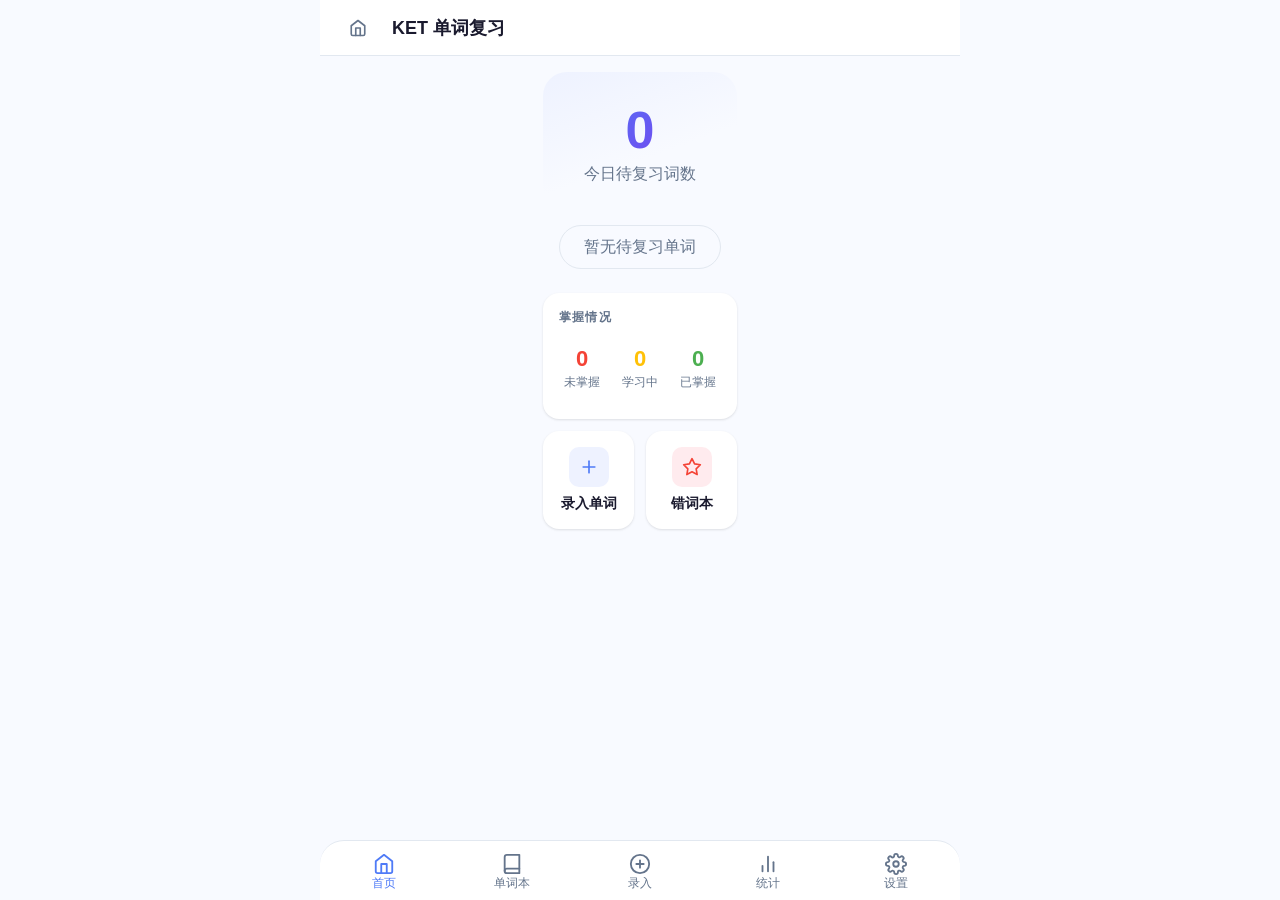
==== vocab-review/index.html @ a95a37df "feat: initial commit — KET English 学习工具 - 根页面导航 (index.html) - 子系统A：单词滚动复习 (vocab-review/) - 子系统B：听力" ====
<!DOCTYPE html>
<html lang="zh-CN">
<head>
  <meta charset="UTF-8" />
  <meta name="viewport" content="width=device-width, initial-scale=1.0, viewport-fit=cover" />
  <meta name="theme-color" content="#4F7BF7" />
  <meta name="apple-mobile-web-app-capable" content="yes" />
  <meta name="apple-mobile-web-app-status-bar-style" content="default" />
  <meta name="apple-mobile-web-app-title" content="KET单词" />
  <meta name="description" content="KET 单词滚动复习系统 — 间隔重复，科学记词" />

  <title>KET 单词复习</title>

  <link rel="manifest" href="manifest.json" />
  <link rel="apple-touch-icon" href="assets/icons/icon-192.png" />

  <!-- 设计令牌（全局变量） -->
  <link rel="stylesheet" href="../shared/design-tokens.css" />
  <!-- 应用样式 -->
  <link rel="stylesheet" href="css/main.css" />
</head>
<body>

  <!-- ==================== 顶部标题栏 ==================== -->
  <header class="app-header" id="appHeader">
    <a href="/" class="btn-icon header-home" aria-label="返回主页">
      <svg width="18" height="18" viewBox="0 0 24 24" fill="none" stroke="currentColor" stroke-width="2.2" stroke-linecap="round" stroke-linejoin="round">
        <path d="M3 9l9-7 9 7v11a2 2 0 0 1-2 2H5a2 2 0 0 1-2-2z"/>
        <polyline points="9 22 9 12 15 12 15 22"/>
      </svg>
    </a>
    <button class="btn-icon header-back hidden" id="btnBack" aria-label="返回">
      <svg width="20" height="20" viewBox="0 0 24 24" fill="none" stroke="currentColor" stroke-width="2.5" stroke-linecap="round" stroke-linejoin="round">
        <polyline points="15 18 9 12 15 6"></polyline>
      </svg>
    </button>
    <h1 class="header-title" id="headerTitle">KET 单词复习</h1>
    <div class="header-actions" id="headerActions"></div>
  </header>

  <!-- ==================== 页面容器 ==================== -->
  <main class="page-container" id="pageContainer">

    <!-- 首页 -->
    <section class="page" id="pageHome" data-page="home">
      <!-- 由 app.js 动态渲染 -->
    </section>

    <!-- 今日任务 / 练习页 -->
    <section class="page hidden" id="pagePractice" data-page="practice">
    </section>

    <!-- 单词本 -->
    <section class="page hidden" id="pageWords" data-page="words">
    </section>

    <!-- 录入单词 -->
    <section class="page hidden" id="pageImport" data-page="import">
    </section>

    <!-- 错词本 -->
    <section class="page hidden" id="pageErrors" data-page="errors">
    </section>

    <!-- 统计 -->
    <section class="page hidden" id="pageStats" data-page="stats">
    </section>

    <!-- 设置 -->
    <section class="page hidden" id="pageSettings" data-page="settings">
    </section>

  </main>

  <!-- ==================== 底部导航 ==================== -->
  <nav class="bottom-nav" id="bottomNav" aria-label="主导航">
    <button class="nav-item active" data-route="/" aria-label="首页">
      <svg class="nav-icon" viewBox="0 0 24 24" fill="none" stroke="currentColor" stroke-width="2" stroke-linecap="round" stroke-linejoin="round">
        <path d="M3 9l9-7 9 7v11a2 2 0 0 1-2 2H5a2 2 0 0 1-2-2z"/>
        <polyline points="9 22 9 12 15 12 15 22"/>
      </svg>
      <span class="nav-label">首页</span>
    </button>
    <button class="nav-item" data-route="/words" aria-label="单词本">
      <svg class="nav-icon" viewBox="0 0 24 24" fill="none" stroke="currentColor" stroke-width="2" stroke-linecap="round" stroke-linejoin="round">
        <path d="M4 19.5A2.5 2.5 0 0 1 6.5 17H20"/>
        <path d="M6.5 2H20v20H6.5A2.5 2.5 0 0 1 4 19.5v-15A2.5 2.5 0 0 1 6.5 2z"/>
      </svg>
      <span class="nav-label">单词本</span>
    </button>
    <button class="nav-item" data-route="/import" aria-label="录入">
      <svg class="nav-icon" viewBox="0 0 24 24" fill="none" stroke="currentColor" stroke-width="2" stroke-linecap="round" stroke-linejoin="round">
        <circle cx="12" cy="12" r="10"/>
        <line x1="12" y1="8" x2="12" y2="16"/>
        <line x1="8" y1="12" x2="16" y2="12"/>
      </svg>
      <span class="nav-label">录入</span>
    </button>
    <button class="nav-item" data-route="/stats" aria-label="统计">
      <svg class="nav-icon" viewBox="0 0 24 24" fill="none" stroke="currentColor" stroke-width="2" stroke-linecap="round" stroke-linejoin="round">
        <line x1="18" y1="20" x2="18" y2="10"/>
        <line x1="12" y1="20" x2="12" y2="4"/>
        <line x1="6" y1="20" x2="6" y2="14"/>
      </svg>
      <span class="nav-label">统计</span>
    </button>
    <button class="nav-item" data-route="/settings" aria-label="设置">
      <svg class="nav-icon" viewBox="0 0 24 24" fill="none" stroke="currentColor" stroke-width="2" stroke-linecap="round" stroke-linejoin="round">
        <circle cx="12" cy="12" r="3"/>
        <path d="M19.4 15a1.65 1.65 0 0 0 .33 1.82l.06.06a2 2 0 0 1-2.83 2.83l-.06-.06a1.65 1.65 0 0 0-1.82-.33 1.65 1.65 0 0 0-1 1.51V21a2 2 0 0 1-4 0v-.09A1.65 1.65 0 0 0 9 19.4a1.65 1.65 0 0 0-1.82.33l-.06.06a2 2 0 0 1-2.83-2.83l.06-.06A1.65 1.65 0 0 0 4.68 15a1.65 1.65 0 0 0-1.51-1H3a2 2 0 0 1 0-4h.09A1.65 1.65 0 0 0 4.6 9a1.65 1.65 0 0 0-.33-1.82l-.06-.06a2 2 0 0 1 2.83-2.83l.06.06A1.65 1.65 0 0 0 9 4.68a1.65 1.65 0 0 0 1-1.51V3a2 2 0 0 1 4 0v.09a1.65 1.65 0 0 0 1 1.51 1.65 1.65 0 0 0 1.82-.33l.06-.06a2 2 0 0 1 2.83 2.83l-.06.06A1.65 1.65 0 0 0 19.4 9a1.65 1.65 0 0 0 1.51 1H21a2 2 0 0 1 0 4h-.09a1.65 1.65 0 0 0-1.51 1z"/>
      </svg>
      <span class="nav-label">设置</span>
    </button>
  </nav>

  <!-- ==================== 全局 Toast 通知 ==================== -->
  <div class="toast-container" id="toastContainer" aria-live="polite"></div>

  <!-- ==================== 全局加载遮罩 ==================== -->
  <div class="loading-overlay hidden" id="loadingOverlay">
    <div class="loading-spinner"></div>
  </div>

  <!-- ==================== SW 更新提示 ==================== -->
  <div class="sw-update-banner hidden" id="swUpdateBanner">
    <span>发现新版本，刷新后生效</span>
    <button class="btn-sm btn-primary" id="btnSwUpdate">立即刷新</button>
    <button class="btn-icon" id="btnSwDismiss" aria-label="稍后">✕</button>
  </div>

  <!-- ==================== 脚本 ==================== -->
  <script type="module" src="js/app.js"></script>

</body>
</html>
---- shared/design-tokens.css ----
/* KET English — 设计令牌 (Design Tokens)
 * 所有颜色、字体、间距、圆角、阴影的精确值
 * 两个子系统共用此文件，禁止在其他文件中硬编码这些值
 */

:root {
  /* 主色 */
  --color-primary:       #4F7BF7;
  --color-primary-dark:  #3A63E0;
  --color-primary-light: #EEF2FF;

  /* 掌握等级状态色 */
  --color-red:           #F44336;
  --color-red-light:     #FFEBEE;
  --color-yellow:        #FFC107;
  --color-yellow-light:  #FFF8E1;
  --color-green:         #4CAF50;
  --color-green-light:   #E8F5E9;

  /* 语义色 */
  --color-success:       #4CAF50;
  --color-error:         #F44336;
  --color-warning:       #FF9800;
  --color-info:          #2196F3;

  /* 文字色 */
  --color-text-primary:  #1A1A2E;
  --color-text-secondary:#64748B;
  --color-text-disabled: #B0BEC5;
  --color-text-inverse:  #FFFFFF;

  /* 背景/表面 */
  --color-bg:            #F8FAFF;
  --color-surface:       #FFFFFF;
  --color-border:        #E2E8F0;
  --color-divider:       #F1F5F9;

  /* 间距（8px 栅格） */
  --space-1:  4px;
  --space-2:  8px;
  --space-3:  12px;
  --space-4:  16px;
  --space-5:  20px;
  --space-6:  24px;
  --space-8:  32px;
  --space-10: 40px;
  --space-12: 48px;
  --space-16: 64px;

  /* 圆角 */
  --radius-sm:   8px;
  --radius-md:   12px;
  --radius-lg:   16px;
  --radius-xl:   24px;
  --radius-full: 9999px;

  /* 字体 */
  --font-family: 'PingFang SC', 'Helvetica Neue', 'Arial', sans-serif;
  --font-size-xs:   12px;
  --font-size-sm:   14px;
  --font-size-base: 16px;
  --font-size-lg:   18px;
  --font-size-xl:   22px;
  --font-size-2xl:  28px;
  --font-size-hero: 52px;  /* 首页大数字 */

  --font-weight-normal: 400;
  --font-weight-medium: 500;
  --font-weight-bold:   700;

  --line-height-tight:  1.25;
  --line-height-normal: 1.5;
  --line-height-loose:  1.75;

  /* 阴影 */
  --shadow-sm: 0 1px 3px rgba(0,0,0,0.08), 0 1px 2px rgba(0,0,0,0.04);
  --shadow-md: 0 4px 12px rgba(0,0,0,0.10), 0 2px 4px rgba(0,0,0,0.05);
  --shadow-lg: 0 8px 24px rgba(0,0,0,0.12), 0 4px 8px rgba(0,0,0,0.06);

  /* 动效 */
  --transition-fast:   150ms ease;
  --transition-base:   250ms ease;
  --transition-slow:   400ms ease;

  /* 布局 */
  --nav-height:         60px;   /* 底部导航高度 */
  --player-height:      80px;   /* 系统B底部播放器高度 */
  --header-height:      56px;   /* 顶部标题栏高度 */
  --touch-target-min:   44px;   /* 最小触摸目标 */
  --content-max-width:  640px;  /* 内容最大宽度（平板适配） */
}

/* 动效降级：用户偏好减少动效时全部关闭 */
@media (prefers-reduced-motion: reduce) {
  *,
  *::before,
  *::after {
    animation-duration: 0.01ms !important;
    animation-iteration-count: 1 !important;
    transition-duration: 0.01ms !important;
  }
}
---- vocab-review/css/main.css ----
/* vocab-review/css/main.css
 * 全局布局 + 组件库
 * 所有具体颜色/间距/字体从 design-tokens.css 引用
 */

/* ========== Reset & Base ========== */
*, *::before, *::after {
  box-sizing: border-box;
  margin: 0;
  padding: 0;
  -webkit-tap-highlight-color: transparent;
}

html {
  font-size: var(--font-size-base);
  font-family: var(--font-family);
  color: var(--color-text-primary);
  background: var(--color-bg);
  -webkit-font-smoothing: antialiased;
  scroll-behavior: smooth;
}

body {
  min-height: 100dvh;
  display: flex;
  flex-direction: column;
  overflow-x: hidden;
}

/* ========== 布局骨架 ========== */
.app-header {
  position: fixed;
  top: 0;
  left: 0;
  right: 0;
  height: var(--header-height);
  background: var(--color-surface);
  border-bottom: 1px solid var(--color-border);
  display: flex;
  align-items: center;
  padding: 0 var(--space-4);
  gap: var(--space-3);
  z-index: 100;
  /* iOS safe area */
  padding-top: env(safe-area-inset-top, 0);
}

.header-title {
  flex: 1;
  font-size: var(--font-size-lg);
  font-weight: var(--font-weight-bold);
  color: var(--color-text-primary);
  white-space: nowrap;
  overflow: hidden;
  text-overflow: ellipsis;
}

.header-actions {
  display: flex;
  gap: var(--space-2);
}

.page-container {
  flex: 1;
  margin-top: var(--header-height);
  margin-bottom: var(--nav-height);
  overflow-y: auto;
  -webkit-overflow-scrolling: touch;
}

.bottom-nav {
  position: fixed;
  bottom: 0;
  left: 0;
  right: 0;
  height: var(--nav-height);
  background: var(--color-surface);
  border-top: 1px solid var(--color-border);
  display: flex;
  align-items: center;
  justify-content: space-around;
  z-index: 100;
  /* iOS safe area */
  padding-bottom: env(safe-area-inset-bottom, 0);
}

.nav-item {
  flex: 1;
  display: flex;
  flex-direction: column;
  align-items: center;
  justify-content: center;
  gap: 2px;
  padding: var(--space-2) 0;
  border: none;
  background: none;
  color: var(--color-text-secondary);
  cursor: pointer;
  transition: color var(--transition-fast);
  min-height: var(--touch-target-min);
}

.nav-item.active {
  color: var(--color-primary);
}

.nav-icon {
  width: 22px;
  height: 22px;
  flex-shrink: 0;
}

.nav-label {
  font-size: var(--font-size-xs);
  font-weight: var(--font-weight-medium);
  line-height: 1;
}

/* ========== 页面切换 ========== */
.page {
  min-height: 100%;
  padding: var(--space-4);
}

.hidden {
  display: none !important;
}

/* ========== 通用卡片 ========== */
.card {
  background: var(--color-surface);
  border-radius: var(--radius-lg);
  padding: var(--space-4);
  box-shadow: var(--shadow-sm);
}

.card-lg {
  padding: var(--space-6);
  border-radius: var(--radius-xl);
}

/* ========== 按钮 ========== */
.btn {
  display: inline-flex;
  align-items: center;
  justify-content: center;
  gap: var(--space-2);
  min-height: var(--touch-target-min);
  padding: 0 var(--space-6);
  border: none;
  border-radius: var(--radius-full);
  font-size: var(--font-size-base);
  font-weight: var(--font-weight-medium);
  font-family: var(--font-family);
  cursor: pointer;
  transition: all var(--transition-fast);
  user-select: none;
  -webkit-user-select: none;
  white-space: nowrap;
}

.btn:active {
  transform: scale(0.97);
}

.btn-primary {
  background: var(--color-primary);
  color: var(--color-text-inverse);
}

.btn-primary:hover {
  background: var(--color-primary-dark);
}

.btn-secondary {
  background: var(--color-primary-light);
  color: var(--color-primary);
}

.btn-secondary:hover {
  background: #dde7fe;
}

.btn-danger {
  background: var(--color-red-light);
  color: var(--color-red);
}

.btn-ghost {
  background: transparent;
  color: var(--color-text-secondary);
  border: 1px solid var(--color-border);
}

.btn-full {
  width: 100%;
}

.btn-sm {
  min-height: 36px;
  padding: 0 var(--space-4);
  font-size: var(--font-size-sm);
}

.btn-icon {
  display: inline-flex;
  align-items: center;
  justify-content: center;
  width: var(--touch-target-min);
  height: var(--touch-target-min);
  border: none;
  background: none;
  border-radius: var(--radius-md);
  cursor: pointer;
  color: var(--color-text-secondary);
  transition: all var(--transition-fast);
  flex-shrink: 0;
}

.header-home {
  text-decoration: none;
}

.btn-icon:hover {
  background: var(--color-divider);
  color: var(--color-text-primary);
}

/* ========== 掌握等级徽章 ========== */
.badge {
  display: inline-flex;
  align-items: center;
  justify-content: center;
  padding: 2px var(--space-2);
  border-radius: var(--radius-full);
  font-size: var(--font-size-xs);
  font-weight: var(--font-weight-bold);
  line-height: 1;
}

.badge-red {
  background: var(--color-red-light);
  color: var(--color-red);
}

.badge-yellow {
  background: var(--color-yellow-light);
  color: #b07d00;
}

.badge-green {
  background: var(--color-green-light);
  color: #2e7d32;
}

/* ========== 首页 Hero 区域 ========== */
.home-hero {
  text-align: center;
  padding: var(--space-8) var(--space-4) var(--space-6);
  background: linear-gradient(160deg, var(--color-primary-light) 0%, var(--color-bg) 60%);
  border-radius: var(--radius-xl);
  margin-bottom: var(--space-4);
}

.hero-number {
  font-size: var(--font-size-hero);
  font-weight: var(--font-weight-bold);
  background: linear-gradient(135deg, var(--color-primary) 0%, #7C3AED 100%);
  -webkit-background-clip: text;
  -webkit-text-fill-color: transparent;
  background-clip: text;
  line-height: 1;
  margin-bottom: var(--space-2);
}

.hero-label {
  font-size: var(--font-size-base);
  color: var(--color-text-secondary);
}

/* ========== 首页快捷入口按钮 ========== */
.quick-action-btn {
  text-align: center;
  cursor: pointer;
  border: none;
  background: var(--color-surface);
  padding: var(--space-4);
  transition: transform var(--transition-fast), box-shadow var(--transition-fast);
}

.quick-action-btn:hover {
  transform: translateY(-1px);
  box-shadow: var(--shadow-md);
}

.quick-action-btn:active {
  transform: scale(0.97);
}

.quick-action-icon {
  width: 40px;
  height: 40px;
  border-radius: 10px;
  display: flex;
  align-items: center;
  justify-content: center;
  margin: 0 auto var(--space-2);
}

.quick-action-icon.icon-primary {
  background: var(--color-primary-light);
  color: var(--color-primary);
}

.quick-action-icon.icon-error {
  background: var(--color-red-light);
  color: var(--color-red);
}

.quick-action-label {
  font-size: var(--font-size-sm);
  font-weight: var(--font-weight-bold);
  color: var(--color-text-primary);
}

/* ========== 进度条 ========== */
.progress-bar {
  width: 100%;
  height: 8px;
  background: var(--color-divider);
  border-radius: var(--radius-full);
  overflow: hidden;
}

.progress-fill {
  height: 100%;
  border-radius: var(--radius-full);
  background: var(--color-primary);
  transition: width var(--transition-base);
}

.progress-fill.fill-red    { background: var(--color-red); }
.progress-fill.fill-yellow { background: var(--color-yellow); }
.progress-fill.fill-green  { background: var(--color-green); }

/* ========== 掌握统计行 ========== */
.mastery-row {
  display: flex;
  gap: var(--space-3);
  padding: var(--space-3) 0;
}

.mastery-stat {
  flex: 1;
  text-align: center;
}

.mastery-count {
  font-size: var(--font-size-xl);
  font-weight: var(--font-weight-bold);
}

.mastery-stat.red    .mastery-count { color: var(--color-red); }
.mastery-stat.yellow .mastery-count { color: var(--color-yellow); }
.mastery-stat.green  .mastery-count { color: var(--color-green); }

.mastery-label {
  font-size: var(--font-size-xs);
  color: var(--color-text-secondary);
  margin-top: 2px;
}

/* ========== 练习题卡 ========== */
.practice-card {
  background: var(--color-surface);
  border-radius: var(--radius-xl);
  padding: var(--space-8) var(--space-6);
  box-shadow: var(--shadow-md);
  text-align: center;
}

.practice-word {
  font-size: var(--font-size-2xl);
  font-weight: var(--font-weight-bold);
  color: var(--color-text-primary);
  margin-bottom: var(--space-2);
  letter-spacing: 0.02em;
}

.practice-hint {
  font-size: var(--font-size-sm);
  color: var(--color-text-secondary);
  margin-bottom: var(--space-6);
}

.practice-question-type {
  display: inline-block;
  padding: var(--space-1) var(--space-3);
  background: var(--color-primary-light);
  color: var(--color-primary);
  border-radius: var(--radius-full);
  font-size: var(--font-size-xs);
  font-weight: var(--font-weight-medium);
  margin-bottom: var(--space-4);
}

/* 选项按钮 */
.options-grid {
  display: grid;
  grid-template-columns: 1fr 1fr;
  gap: var(--space-3);
  margin-top: var(--space-4);
}

.option-btn {
  padding: var(--space-4) var(--space-3);
  border: 2px solid var(--color-border);
  border-radius: var(--radius-lg);
  background: var(--color-surface);
  font-size: var(--font-size-base);
  font-family: var(--font-family);
  color: var(--color-text-primary);
  cursor: pointer;
  transition: all var(--transition-fast);
  min-height: 56px;
  text-align: center;
  line-height: var(--line-height-tight);
}

.option-btn:hover {
  border-color: var(--color-primary);
  background: var(--color-primary-light);
}

.option-btn.correct {
  border-color: var(--color-green);
  background: var(--color-green-light);
  color: #2e7d32;
}

.option-btn.wrong {
  border-color: var(--color-red);
  background: var(--color-red-light);
  color: var(--color-red);
}

/* 拼写输入框 */
.spelling-input {
  width: 100%;
  padding: var(--space-4);
  border: 2px solid var(--color-border);
  border-radius: var(--radius-lg);
  font-size: var(--font-size-xl);
  font-family: 'Helvetica Neue', 'Arial', monospace;
  text-align: center;
  color: var(--color-text-primary);
  background: var(--color-surface);
  outline: none;
  transition: border-color var(--transition-fast);
  letter-spacing: 0.1em;
  margin-top: var(--space-4);
}

.spelling-input:focus {
  border-color: var(--color-primary);
}

.spelling-input.correct {
  border-color: var(--color-green);
  background: var(--color-green-light);
  color: #2e7d32;
}

.spelling-input.wrong {
  border-color: var(--color-red);
  background: var(--color-red-light);
  color: var(--color-red);
}

/* 进度指示 */
.practice-progress {
  display: flex;
  align-items: center;
  gap: var(--space-3);
  padding: var(--space-4) 0;
}

.practice-count {
  font-size: var(--font-size-sm);
  color: var(--color-text-secondary);
  white-space: nowrap;
}

/* ========== 单词列表 ========== */
.word-list {
  display: flex;
  flex-direction: column;
  gap: var(--space-2);
}

.word-item {
  display: flex;
  align-items: center;
  gap: var(--space-3);
  padding: var(--space-4);
  background: var(--color-surface);
  border-radius: var(--radius-md);
  box-shadow: var(--shadow-sm);
}

.word-item-english {
  font-size: var(--font-size-base);
  font-weight: var(--font-weight-bold);
  flex: 1;
}

.word-item-chinese {
  font-size: var(--font-size-sm);
  color: var(--color-text-secondary);
  flex: 1;
}

/* ========== 空状态 ========== */
.empty-state {
  display: flex;
  flex-direction: column;
  align-items: center;
  justify-content: center;
  padding: var(--space-16) var(--space-8);
  text-align: center;
  gap: var(--space-4);
}

.empty-state-icon {
  width: 64px;
  height: 64px;
  color: var(--color-text-disabled);
}

.empty-state-title {
  font-size: var(--font-size-lg);
  font-weight: var(--font-weight-bold);
  color: var(--color-text-secondary);
}

.empty-state-desc {
  font-size: var(--font-size-sm);
  color: var(--color-text-disabled);
  line-height: var(--line-height-loose);
}

/* ========== 分区标题 ========== */
.section-title {
  font-size: var(--font-size-xs);
  font-weight: var(--font-weight-bold);
  color: var(--color-text-secondary);
  text-transform: uppercase;
  letter-spacing: 0.1em;
  padding: var(--space-4) 0 var(--space-2);
  /* uppercase 仅用于短标签，正文区域不用此样式 */
}

/* ========== 分割线 ========== */
.divider {
  height: 1px;
  background: var(--color-divider);
  margin: var(--space-2) 0;
}

/* ========== Toast 通知 ========== */
.toast-container {
  position: fixed;
  bottom: calc(var(--nav-height) + var(--space-4));
  left: 50%;
  transform: translateX(-50%);
  z-index: 200;
  display: flex;
  flex-direction: column;
  align-items: center;
  gap: var(--space-2);
  pointer-events: none;
  width: min(90vw, 360px);
}

.toast {
  background: #1A1A2E;
  color: #fff;
  padding: var(--space-3) var(--space-5);
  border-radius: var(--radius-full);
  font-size: var(--font-size-sm);
  box-shadow: var(--shadow-lg);
  animation: toast-in var(--transition-base) ease;
  pointer-events: auto;
  text-align: center;
}

.toast.toast-success { background: var(--color-success); }
.toast.toast-error   { background: var(--color-error); }
.toast.toast-warning { background: var(--color-warning); color: var(--color-text-primary); }

@keyframes toast-in {
  from { opacity: 0; transform: translateY(8px); }
  to   { opacity: 1; transform: translateY(0); }
}

/* ========== 全局加载遮罩 ========== */
.loading-overlay {
  position: fixed;
  inset: 0;
  background: rgba(255,255,255,0.7);
  display: flex;
  align-items: center;
  justify-content: center;
  z-index: 300;
  backdrop-filter: blur(2px);
}

.loading-spinner {
  width: 40px;
  height: 40px;
  border: 3px solid var(--color-border);
  border-top-color: var(--color-primary);
  border-radius: 50%;
  animation: spin 0.8s linear infinite;
}

@keyframes spin {
  to { transform: rotate(360deg); }
}

/* ========== SW 更新横幅 ========== */
.sw-update-banner {
  position: fixed;
  top: var(--header-height);
  left: var(--space-4);
  right: var(--space-4);
  background: var(--color-primary);
  color: var(--color-text-inverse);
  padding: var(--space-3) var(--space-4);
  border-radius: var(--radius-md);
  display: flex;
  align-items: center;
  gap: var(--space-3);
  z-index: 150;
  box-shadow: var(--shadow-md);
  animation: slide-down var(--transition-base) ease;
}

.sw-update-banner span {
  flex: 1;
  font-size: var(--font-size-sm);
}

.sw-update-banner .btn-icon {
  color: rgba(255,255,255,0.8);
}

.sw-update-banner .btn-icon:hover {
  color: #fff;
  background: rgba(255,255,255,0.15);
}

@keyframes slide-down {
  from { transform: translateY(-100%); opacity: 0; }
  to   { transform: translateY(0);    opacity: 1; }
}

/* ========== 表单 ========== */
.form-group {
  display: flex;
  flex-direction: column;
  gap: var(--space-1);
  margin-bottom: var(--space-4);
}

.form-label {
  font-size: var(--font-size-sm);
  font-weight: var(--font-weight-medium);
  color: var(--color-text-secondary);
}

.form-input,
.form-select,
.form-textarea {
  width: 100%;
  padding: var(--space-3) var(--space-4);
  border: 1.5px solid var(--color-border);
  border-radius: var(--radius-md);
  font-size: var(--font-size-base);
  font-family: var(--font-family);
  color: var(--color-text-primary);
  background: var(--color-surface);
  outline: none;
  transition: border-color var(--transition-fast);
  min-height: var(--touch-target-min);
}

.form-textarea {
  min-height: 120px;
  resize: vertical;
}

.form-input:focus,
.form-select:focus,
.form-textarea:focus {
  border-color: var(--color-primary);
}

.form-hint {
  font-size: var(--font-size-xs);
  color: var(--color-text-disabled);
}

/* ========== 开关 ========== */
.toggle {
  position: relative;
  display: inline-block;
  width: 48px;
  height: 28px;
  flex-shrink: 0;
}

.toggle input {
  opacity: 0;
  width: 0;
  height: 0;
}

.toggle-track {
  position: absolute;
  inset: 0;
  background: var(--color-border);
  border-radius: var(--radius-full);
  cursor: pointer;
  transition: background var(--transition-fast);
}

.toggle input:checked + .toggle-track {
  background: var(--color-primary);
}

.toggle-track::after {
  content: '';
  position: absolute;
  top: 3px;
  left: 3px;
  width: 22px;
  height: 22px;
  background: white;
  border-radius: 50%;
  box-shadow: var(--shadow-sm);
  transition: transform var(--transition-fast);
}

.toggle input:checked + .toggle-track::after {
  transform: translateX(20px);
}

/* ========== 答题结果动画 ========== */
@keyframes correct-bounce {
  0%, 100% { transform: scale(1); }
  50%       { transform: scale(1.05); }
}

@keyframes wrong-shake {
  0%, 100% { transform: translateX(0); }
  25%       { transform: translateX(-6px); }
  75%       { transform: translateX(6px); }
}

.animate-correct { animation: correct-bounce 0.4s ease; }
.animate-wrong   { animation: wrong-shake 0.4s ease; }

/* ========== 周次标签 ========== */
.week-chip {
  display: inline-flex;
  align-items: center;
  padding: 2px var(--space-3);
  background: var(--color-divider);
  border-radius: var(--radius-full);
  font-size: var(--font-size-xs);
  color: var(--color-text-secondary);
  font-weight: var(--font-weight-medium);
}

/* ========== 统计数字大卡 ========== */
.stat-card {
  display: flex;
  flex-direction: column;
  align-items: center;
  justify-content: center;
  padding: var(--space-5) var(--space-4);
  background: var(--color-surface);
  border-radius: var(--radius-lg);
  box-shadow: var(--shadow-sm);
  text-align: center;
}

.stat-number {
  font-size: var(--font-size-2xl);
  font-weight: var(--font-weight-bold);
  color: var(--color-primary);
  line-height: 1;
}

.stat-label {
  font-size: var(--font-size-xs);
  color: var(--color-text-secondary);
  margin-top: var(--space-1);
}

/* ========== 响应式 (平板+桌面) ========== */
@media (min-width: 600px) {
  .page-container {
    max-width: var(--content-max-width);
    margin-left: auto;
    margin-right: auto;
  }

  .bottom-nav {
    max-width: var(--content-max-width);
    left: 50%;
    transform: translateX(-50%);
    border-radius: var(--radius-xl) var(--radius-xl) 0 0;
  }

  .app-header {
    max-width: var(--content-max-width);
    left: 50%;
    transform: translateX(-50%);
  }
}
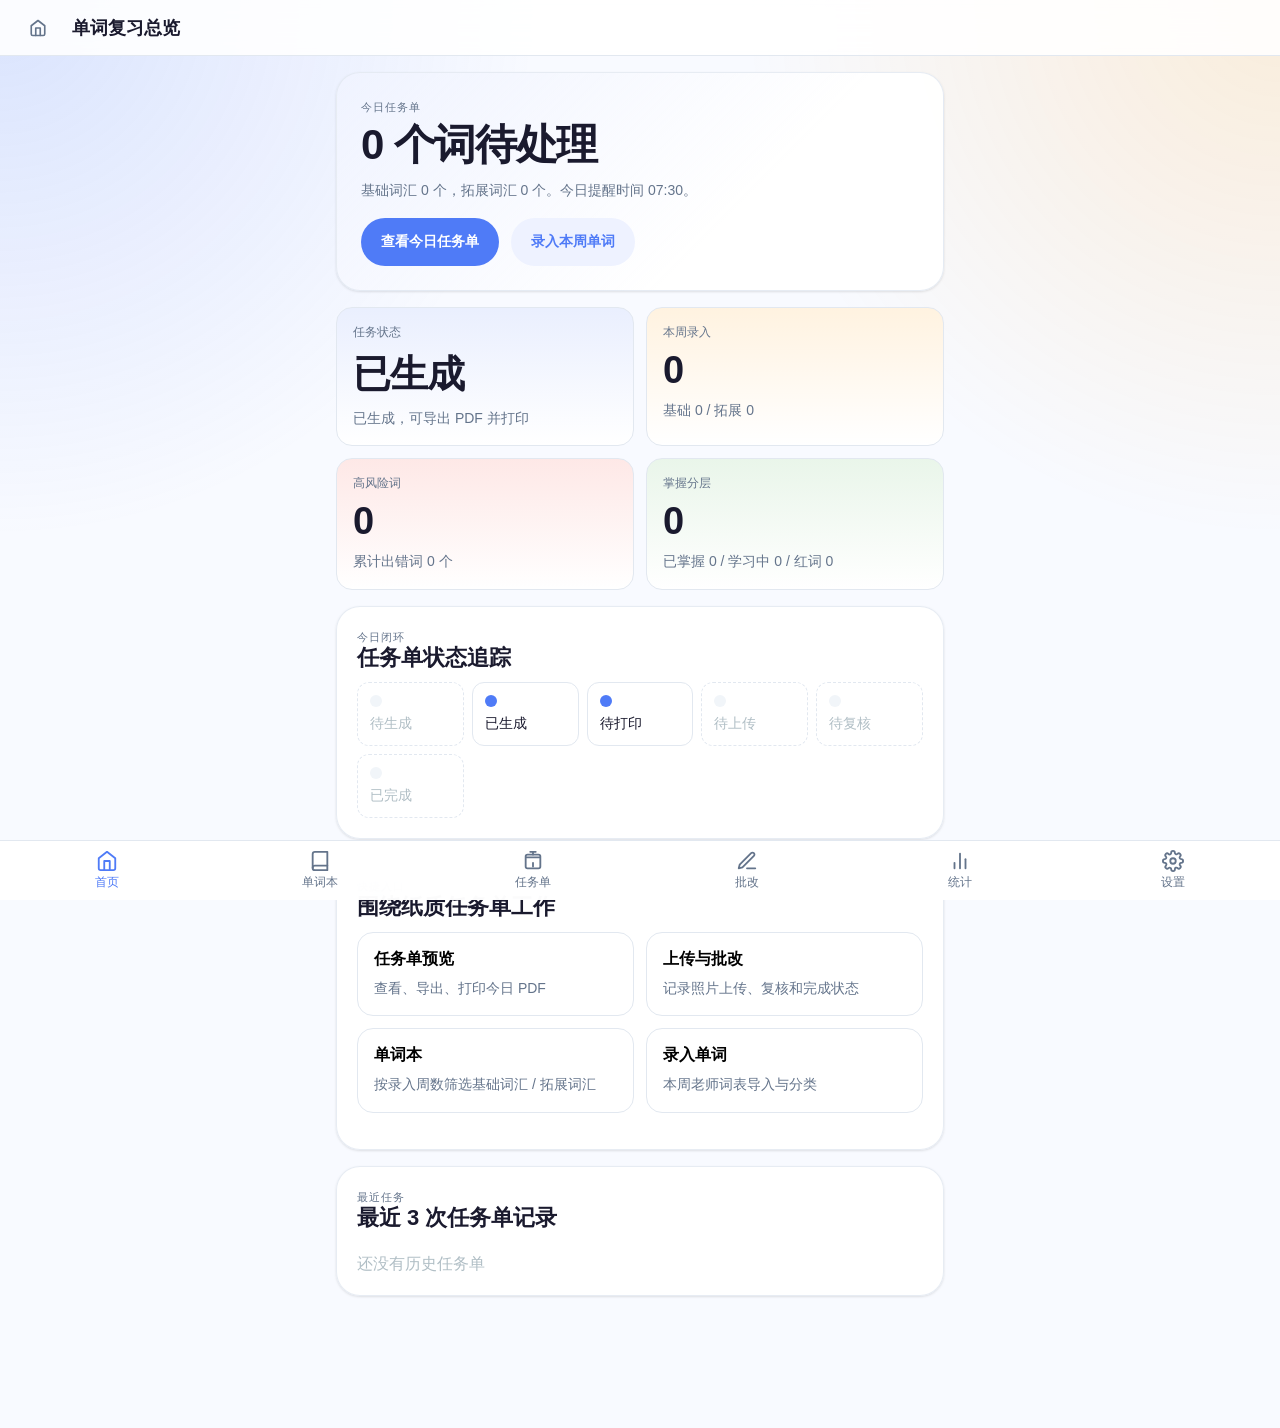
==== commit 37feb5c0: "Backup current project state" ====
--- a/vocab-review/index.html
+++ b/vocab-review/index.html
@@ -46,7 +46,7 @@
       <!-- 由 app.js 动态渲染 -->
     </section>
 
-    <!-- 今日任务 / 练习页 -->
+    <!-- 今日任务单 -->
     <section class="page hidden" id="pagePractice" data-page="practice">
     </section>
 
@@ -58,7 +58,7 @@
     <section class="page hidden" id="pageImport" data-page="import">
     </section>
 
-    <!-- 错词本 -->
+    <!-- 上传与批改 -->
     <section class="page hidden" id="pageErrors" data-page="errors">
     </section>
 
@@ -88,13 +88,22 @@
       </svg>
       <span class="nav-label">单词本</span>
     </button>
-    <button class="nav-item" data-route="/import" aria-label="录入">
+    <button class="nav-item" data-route="/tasks" aria-label="任务单">
       <svg class="nav-icon" viewBox="0 0 24 24" fill="none" stroke="currentColor" stroke-width="2" stroke-linecap="round" stroke-linejoin="round">
-        <circle cx="12" cy="12" r="10"/>
-        <line x1="12" y1="8" x2="12" y2="16"/>
-        <line x1="8" y1="12" x2="16" y2="12"/>
+        <path d="M9 2h6"/>
+        <path d="M12 14v4"/>
+        <path d="M12 2v3"/>
+        <path d="M5 8h14"/>
+        <rect x="4" y="5" width="16" height="15" rx="2"/>
       </svg>
-      <span class="nav-label">录入</span>
+      <span class="nav-label">任务单</span>
+    </button>
+    <button class="nav-item" data-route="/grading" aria-label="批改">
+      <svg class="nav-icon" viewBox="0 0 24 24" fill="none" stroke="currentColor" stroke-width="2" stroke-linecap="round" stroke-linejoin="round">
+        <path d="M12 20h9"/>
+        <path d="M16.5 3.5a2.1 2.1 0 1 1 3 3L7 19l-4 1 1-4Z"/>
+      </svg>
+      <span class="nav-label">批改</span>
     </button>
     <button class="nav-item" data-route="/stats" aria-label="统计">
       <svg class="nav-icon" viewBox="0 0 24 24" fill="none" stroke="currentColor" stroke-width="2" stroke-linecap="round" stroke-linejoin="round">
--- a/shared/design-tokens.css
+++ b/shared/design-tokens.css
@@ -90,6 +90,62 @@
   --content-max-width:  640px;  /* 内容最大宽度（平板适配） */
 }
 
+@media (prefers-color-scheme: dark) {
+  :root:not([data-theme]) {
+    --color-primary:        #7aa2ff;
+    --color-primary-dark:   #93b4ff;
+    --color-primary-light:  #182645;
+    --color-red:            #ff7b72;
+    --color-red-light:      #3a1f24;
+    --color-yellow:         #f2cc60;
+    --color-yellow-light:   #3b3215;
+    --color-green:          #7ee787;
+    --color-green-light:    #173620;
+    --color-success:        #7ee787;
+    --color-error:          #ff7b72;
+    --color-warning:        #f2cc60;
+    --color-info:           #79c0ff;
+    --color-text-primary:   #f3f6fb;
+    --color-text-secondary: #b8c1d1;
+    --color-text-disabled:  #7c869b;
+    --color-text-inverse:   #0f172a;
+    --color-bg:             #0b1220;
+    --color-surface:        #111827;
+    --color-border:         #243041;
+    --color-divider:        #172132;
+    --shadow-sm:            0 1px 3px rgba(0,0,0,0.35), 0 1px 2px rgba(0,0,0,0.2);
+    --shadow-md:            0 10px 24px rgba(0,0,0,0.32), 0 4px 8px rgba(0,0,0,0.2);
+    --shadow-lg:            0 16px 32px rgba(0,0,0,0.4), 0 8px 16px rgba(0,0,0,0.24);
+  }
+}
+
+:root[data-theme="dark"] {
+  --color-primary:        #7aa2ff;
+  --color-primary-dark:   #93b4ff;
+  --color-primary-light:  #182645;
+  --color-red:            #ff7b72;
+  --color-red-light:      #3a1f24;
+  --color-yellow:         #f2cc60;
+  --color-yellow-light:   #3b3215;
+  --color-green:          #7ee787;
+  --color-green-light:    #173620;
+  --color-success:        #7ee787;
+  --color-error:          #ff7b72;
+  --color-warning:        #f2cc60;
+  --color-info:           #79c0ff;
+  --color-text-primary:   #f3f6fb;
+  --color-text-secondary: #b8c1d1;
+  --color-text-disabled:  #7c869b;
+  --color-text-inverse:   #0f172a;
+  --color-bg:             #0b1220;
+  --color-surface:        #111827;
+  --color-border:         #243041;
+  --color-divider:        #172132;
+  --shadow-sm:            0 1px 3px rgba(0,0,0,0.35), 0 1px 2px rgba(0,0,0,0.2);
+  --shadow-md:            0 10px 24px rgba(0,0,0,0.32), 0 4px 8px rgba(0,0,0,0.2);
+  --shadow-lg:            0 16px 32px rgba(0,0,0,0.4), 0 8px 16px rgba(0,0,0,0.24);
+}
+
 /* 动效降级：用户偏好减少动效时全部关闭 */
 @media (prefers-reduced-motion: reduce) {
   *,
--- a/vocab-review/css/main.css
+++ b/vocab-review/css/main.css
@@ -1,9 +1,7 @@
 /* vocab-review/css/main.css
- * 全局布局 + 组件库
- * 所有具体颜色/间距/字体从 design-tokens.css 引用
+ * 纸质任务单闭环版 UI
  */
 
-/* ========== Reset & Base ========== */
 *, *::before, *::after {
   box-sizing: border-box;
   margin: 0;
@@ -17,42 +15,36 @@
   color: var(--color-text-primary);
   background: var(--color-bg);
   -webkit-font-smoothing: antialiased;
-  scroll-behavior: smooth;
 }
 
 body {
   min-height: 100dvh;
-  display: flex;
-  flex-direction: column;
-  overflow-x: hidden;
-}
-
-/* ========== 布局骨架 ========== */
+  background:
+    radial-gradient(circle at top left, rgba(79, 123, 247, 0.18), transparent 28%),
+    radial-gradient(circle at top right, rgba(255, 152, 0, 0.14), transparent 28%),
+    var(--color-bg);
+}
+
 .app-header {
   position: fixed;
   top: 0;
   left: 0;
   right: 0;
+  z-index: 20;
   height: var(--header-height);
-  background: var(--color-surface);
+  display: flex;
+  align-items: center;
+  gap: var(--space-3);
+  padding: 0 var(--space-4);
+  background: color-mix(in srgb, var(--color-surface) 88%, transparent);
+  backdrop-filter: blur(16px);
   border-bottom: 1px solid var(--color-border);
-  display: flex;
-  align-items: center;
-  padding: 0 var(--space-4);
-  gap: var(--space-3);
-  z-index: 100;
-  /* iOS safe area */
-  padding-top: env(safe-area-inset-top, 0);
 }
 
 .header-title {
   flex: 1;
   font-size: var(--font-size-lg);
   font-weight: var(--font-weight-bold);
-  color: var(--color-text-primary);
-  white-space: nowrap;
-  overflow: hidden;
-  text-overflow: ellipsis;
 }
 
 .header-actions {
@@ -61,42 +53,42 @@
 }
 
 .page-container {
-  flex: 1;
-  margin-top: var(--header-height);
-  margin-bottom: var(--nav-height);
-  overflow-y: auto;
-  -webkit-overflow-scrolling: touch;
+  width: min(100%, var(--content-max-width));
+  margin: 0 auto;
+  padding-top: calc(var(--header-height) + var(--space-4));
+  padding-bottom: calc(var(--nav-height) + var(--space-8));
+}
+
+.page {
+  min-height: 100%;
+  padding: 0 var(--space-4) var(--space-6);
 }
 
 .bottom-nav {
   position: fixed;
-  bottom: 0;
   left: 0;
   right: 0;
+  bottom: 0;
+  z-index: 30;
   height: var(--nav-height);
-  background: var(--color-surface);
+  display: flex;
+  align-items: center;
+  justify-content: space-around;
+  background: color-mix(in srgb, var(--color-surface) 96%, transparent);
+  backdrop-filter: blur(14px);
   border-top: 1px solid var(--color-border);
-  display: flex;
-  align-items: center;
-  justify-content: space-around;
-  z-index: 100;
-  /* iOS safe area */
-  padding-bottom: env(safe-area-inset-bottom, 0);
 }
 
 .nav-item {
   flex: 1;
+  border: 0;
+  background: none;
+  color: var(--color-text-secondary);
   display: flex;
   flex-direction: column;
   align-items: center;
   justify-content: center;
   gap: 2px;
-  padding: var(--space-2) 0;
-  border: none;
-  background: none;
-  color: var(--color-text-secondary);
-  cursor: pointer;
-  transition: color var(--transition-fast);
   min-height: var(--touch-target-min);
 }
 
@@ -107,575 +99,370 @@
 .nav-icon {
   width: 22px;
   height: 22px;
-  flex-shrink: 0;
 }
 
 .nav-label {
   font-size: var(--font-size-xs);
   font-weight: var(--font-weight-medium);
-  line-height: 1;
-}
-
-/* ========== 页面切换 ========== */
-.page {
-  min-height: 100%;
-  padding: var(--space-4);
 }
 
 .hidden {
   display: none !important;
 }
 
-/* ========== 通用卡片 ========== */
-.card {
+.panel,
+.hero-panel,
+.sheet-card,
+.placeholder-card {
+  background: color-mix(in srgb, var(--color-surface) 94%, transparent);
+  border: 1px solid color-mix(in srgb, var(--color-border) 80%, transparent);
+  border-radius: var(--radius-xl);
+  box-shadow: var(--shadow-sm);
+}
+
+.hero-panel {
+  padding: var(--space-6);
+  display: grid;
+  gap: var(--space-4);
+  margin-bottom: var(--space-4);
+  background:
+    linear-gradient(135deg, color-mix(in srgb, var(--color-primary-light) 92%, transparent), transparent 65%),
+    color-mix(in srgb, var(--color-surface) 92%, transparent);
+}
+
+.eyebrow,
+.section-kicker {
+  display: inline-flex;
+  align-items: center;
+  gap: 6px;
+  font-size: 11px;
+  text-transform: uppercase;
+  letter-spacing: 0.08em;
+  color: var(--color-text-secondary);
+}
+
+.hero-copy h2 {
+  font-size: clamp(30px, 7vw, 42px);
+  line-height: 1.05;
+  letter-spacing: -0.03em;
+  margin: var(--space-2) 0 var(--space-3);
+}
+
+.hero-copy p,
+.section-desc {
+  color: var(--color-text-secondary);
+  line-height: 1.65;
+  font-size: var(--font-size-sm);
+}
+
+.hero-actions,
+.task-toolbar,
+.inline-form,
+.filter-row,
+.toggle-row {
+  display: flex;
+  gap: var(--space-3);
+  align-items: center;
+  flex-wrap: wrap;
+}
+
+.panel {
+  padding: var(--space-5);
+  margin-bottom: var(--space-4);
+}
+
+.panel-list {
+  display: grid;
+  gap: var(--space-3);
+}
+
+.section-head {
+  display: flex;
+  justify-content: space-between;
+  align-items: flex-start;
+  gap: var(--space-3);
+  margin-bottom: var(--space-3);
+}
+
+.section-head h3 {
+  font-size: var(--font-size-xl);
+  line-height: 1.15;
+}
+
+.stat-grid,
+.quick-grid {
+  display: grid;
+  gap: var(--space-3);
+  margin-bottom: var(--space-4);
+}
+
+.stat-grid {
+  grid-template-columns: repeat(2, minmax(0, 1fr));
+}
+
+.quick-grid {
+  grid-template-columns: repeat(2, minmax(0, 1fr));
+}
+
+.stat-card,
+.quick-card {
+  border-radius: var(--radius-lg);
+  border: 1px solid var(--color-border);
   background: var(--color-surface);
-  border-radius: var(--radius-lg);
+}
+
+.stat-card {
   padding: var(--space-4);
-  box-shadow: var(--shadow-sm);
-}
-
-.card-lg {
-  padding: var(--space-6);
-  border-radius: var(--radius-xl);
-}
-
-/* ========== 按钮 ========== */
-.btn {
+  min-height: 132px;
+}
+
+.stat-card.accent-blue { background: linear-gradient(180deg, rgba(79,123,247,.12), transparent), var(--color-surface); }
+.stat-card.accent-orange { background: linear-gradient(180deg, rgba(255,152,0,.12), transparent), var(--color-surface); }
+.stat-card.accent-red { background: linear-gradient(180deg, rgba(244,67,54,.12), transparent), var(--color-surface); }
+.stat-card.accent-green { background: linear-gradient(180deg, rgba(76,175,80,.12), transparent), var(--color-surface); }
+
+.stat-label {
+  font-size: var(--font-size-xs);
+  color: var(--color-text-secondary);
+  margin-bottom: var(--space-2);
+}
+
+.stat-value {
+  font-size: clamp(28px, 6vw, 38px);
+  font-weight: var(--font-weight-bold);
+  letter-spacing: -0.03em;
+}
+
+.stat-meta {
+  margin-top: var(--space-2);
+  font-size: var(--font-size-sm);
+  color: var(--color-text-secondary);
+  line-height: 1.5;
+}
+
+.quick-card {
+  display: flex;
+  flex-direction: column;
+  align-items: flex-start;
+  gap: var(--space-2);
+  padding: var(--space-4);
+  cursor: pointer;
+  text-align: left;
+}
+
+.quick-card strong {
+  font-size: var(--font-size-base);
+}
+
+.quick-card span {
+  font-size: var(--font-size-sm);
+  color: var(--color-text-secondary);
+  line-height: 1.55;
+}
+
+.status-track {
+  display: grid;
+  grid-template-columns: repeat(auto-fit, minmax(104px, 1fr));
+  gap: var(--space-2);
+}
+
+.status-step {
+  border: 1px dashed var(--color-border);
+  border-radius: var(--radius-md);
+  padding: var(--space-3);
+  font-size: var(--font-size-sm);
+  color: var(--color-text-disabled);
+  display: flex;
+  flex-direction: column;
+  gap: 8px;
+}
+
+.status-step span {
+  width: 12px;
+  height: 12px;
+  border-radius: 50%;
+  background: var(--color-divider);
+}
+
+.status-step.active {
+  color: var(--color-text-primary);
+  border-style: solid;
+}
+
+.status-step.active span {
+  background: var(--color-primary);
+}
+
+.status-pill,
+.mastery-chip {
   display: inline-flex;
   align-items: center;
   justify-content: center;
-  gap: var(--space-2);
-  min-height: var(--touch-target-min);
-  padding: 0 var(--space-6);
-  border: none;
-  border-radius: var(--radius-full);
-  font-size: var(--font-size-base);
-  font-weight: var(--font-weight-medium);
-  font-family: var(--font-family);
-  cursor: pointer;
-  transition: all var(--transition-fast);
-  user-select: none;
-  -webkit-user-select: none;
-  white-space: nowrap;
-}
-
-.btn:active {
-  transform: scale(0.97);
-}
-
-.btn-primary {
-  background: var(--color-primary);
-  color: var(--color-text-inverse);
-}
-
-.btn-primary:hover {
-  background: var(--color-primary-dark);
-}
-
-.btn-secondary {
-  background: var(--color-primary-light);
-  color: var(--color-primary);
-}
-
-.btn-secondary:hover {
-  background: #dde7fe;
-}
-
-.btn-danger {
-  background: var(--color-red-light);
-  color: var(--color-red);
-}
-
-.btn-ghost {
-  background: transparent;
-  color: var(--color-text-secondary);
-  border: 1px solid var(--color-border);
-}
-
-.btn-full {
-  width: 100%;
-}
-
-.btn-sm {
-  min-height: 36px;
-  padding: 0 var(--space-4);
-  font-size: var(--font-size-sm);
-}
-
-.btn-icon {
-  display: inline-flex;
-  align-items: center;
-  justify-content: center;
-  width: var(--touch-target-min);
-  height: var(--touch-target-min);
-  border: none;
-  background: none;
-  border-radius: var(--radius-md);
-  cursor: pointer;
-  color: var(--color-text-secondary);
-  transition: all var(--transition-fast);
-  flex-shrink: 0;
-}
-
-.header-home {
-  text-decoration: none;
-}
-
-.btn-icon:hover {
-  background: var(--color-divider);
-  color: var(--color-text-primary);
-}
-
-/* ========== 掌握等级徽章 ========== */
-.badge {
-  display: inline-flex;
-  align-items: center;
-  justify-content: center;
-  padding: 2px var(--space-2);
+  min-height: 28px;
+  padding: 0 10px;
   border-radius: var(--radius-full);
   font-size: var(--font-size-xs);
   font-weight: var(--font-weight-bold);
-  line-height: 1;
-}
-
-.badge-red {
-  background: var(--color-red-light);
-  color: var(--color-red);
-}
-
-.badge-yellow {
-  background: var(--color-yellow-light);
-  color: #b07d00;
-}
-
-.badge-green {
-  background: var(--color-green-light);
-  color: #2e7d32;
-}
-
-/* ========== 首页 Hero 区域 ========== */
-.home-hero {
-  text-align: center;
-  padding: var(--space-8) var(--space-4) var(--space-6);
-  background: linear-gradient(160deg, var(--color-primary-light) 0%, var(--color-bg) 60%);
-  border-radius: var(--radius-xl);
+}
+
+.status-pill {
+  color: var(--color-primary);
+  background: var(--color-primary-light);
+}
+
+.mastery-red { color: var(--color-red); background: var(--color-red-light); }
+.mastery-yellow { color: var(--color-yellow); background: var(--color-yellow-light); }
+.mastery-green { color: var(--color-green); background: var(--color-green-light); }
+
+.list-row {
+  display: flex;
+  align-items: center;
+  justify-content: space-between;
+  gap: var(--space-3);
+  padding: var(--space-3) 0;
+  border-top: 1px solid var(--color-divider);
+}
+
+.list-row:first-of-type {
+  border-top: 0;
+}
+
+.list-title {
+  font-size: var(--font-size-base);
+  font-weight: var(--font-weight-medium);
+}
+
+.list-meta {
+  margin-top: 4px;
+  font-size: var(--font-size-sm);
+  color: var(--color-text-secondary);
+}
+
+.table-panel {
+  overflow: hidden;
+}
+
+.table-shell {
+  overflow-x: auto;
+  border-radius: var(--radius-lg);
+  border: 1px solid var(--color-border);
+}
+
+.data-table,
+.sheet-table {
+  width: 100%;
+  border-collapse: collapse;
+  table-layout: fixed;
+}
+
+.data-table th,
+.data-table td,
+.sheet-table th,
+.sheet-table td {
+  padding: 12px 14px;
+  border-bottom: 1px solid var(--color-divider);
+  font-size: var(--font-size-sm);
+  text-align: left;
+  vertical-align: top;
+}
+
+.data-table th,
+.sheet-table th {
+  background: color-mix(in srgb, var(--color-primary-light) 44%, var(--color-surface));
+  color: var(--color-text-secondary);
+  font-weight: var(--font-weight-bold);
+}
+
+.sheet-preview {
   margin-bottom: var(--space-4);
 }
 
-.hero-number {
-  font-size: var(--font-size-hero);
-  font-weight: var(--font-weight-bold);
-  background: linear-gradient(135deg, var(--color-primary) 0%, #7C3AED 100%);
-  -webkit-background-clip: text;
-  -webkit-text-fill-color: transparent;
-  background-clip: text;
-  line-height: 1;
-  margin-bottom: var(--space-2);
-}
-
-.hero-label {
-  font-size: var(--font-size-base);
-  color: var(--color-text-secondary);
-}
-
-/* ========== 首页快捷入口按钮 ========== */
-.quick-action-btn {
-  text-align: center;
-  cursor: pointer;
-  border: none;
-  background: var(--color-surface);
-  padding: var(--space-4);
-  transition: transform var(--transition-fast), box-shadow var(--transition-fast);
-}
-
-.quick-action-btn:hover {
-  transform: translateY(-1px);
-  box-shadow: var(--shadow-md);
-}
-
-.quick-action-btn:active {
-  transform: scale(0.97);
-}
-
-.quick-action-icon {
-  width: 40px;
-  height: 40px;
-  border-radius: 10px;
-  display: flex;
-  align-items: center;
-  justify-content: center;
-  margin: 0 auto var(--space-2);
-}
-
-.quick-action-icon.icon-primary {
-  background: var(--color-primary-light);
-  color: var(--color-primary);
-}
-
-.quick-action-icon.icon-error {
-  background: var(--color-red-light);
-  color: var(--color-red);
-}
-
-.quick-action-label {
-  font-size: var(--font-size-sm);
-  font-weight: var(--font-weight-bold);
-  color: var(--color-text-primary);
-}
-
-/* ========== 进度条 ========== */
-.progress-bar {
-  width: 100%;
-  height: 8px;
-  background: var(--color-divider);
-  border-radius: var(--radius-full);
-  overflow: hidden;
-}
-
-.progress-fill {
-  height: 100%;
-  border-radius: var(--radius-full);
-  background: var(--color-primary);
-  transition: width var(--transition-base);
-}
-
-.progress-fill.fill-red    { background: var(--color-red); }
-.progress-fill.fill-yellow { background: var(--color-yellow); }
-.progress-fill.fill-green  { background: var(--color-green); }
-
-/* ========== 掌握统计行 ========== */
-.mastery-row {
-  display: flex;
-  gap: var(--space-3);
-  padding: var(--space-3) 0;
-}
-
-.mastery-stat {
-  flex: 1;
-  text-align: center;
-}
-
-.mastery-count {
+.sheet-card {
+  padding: var(--space-5);
+}
+
+.sheet-header {
+  margin-bottom: var(--space-4);
+}
+
+.sheet-title {
   font-size: var(--font-size-xl);
   font-weight: var(--font-weight-bold);
 }
 
-.mastery-stat.red    .mastery-count { color: var(--color-red); }
-.mastery-stat.yellow .mastery-count { color: var(--color-yellow); }
-.mastery-stat.green  .mastery-count { color: var(--color-green); }
-
-.mastery-label {
-  font-size: var(--font-size-xs);
-  color: var(--color-text-secondary);
-  margin-top: 2px;
-}
-
-/* ========== 练习题卡 ========== */
-.practice-card {
-  background: var(--color-surface);
-  border-radius: var(--radius-xl);
-  padding: var(--space-8) var(--space-6);
-  box-shadow: var(--shadow-md);
-  text-align: center;
-}
-
-.practice-word {
-  font-size: var(--font-size-2xl);
-  font-weight: var(--font-weight-bold);
-  color: var(--color-text-primary);
-  margin-bottom: var(--space-2);
-  letter-spacing: 0.02em;
-}
-
-.practice-hint {
-  font-size: var(--font-size-sm);
-  color: var(--color-text-secondary);
-  margin-bottom: var(--space-6);
-}
-
-.practice-question-type {
-  display: inline-block;
-  padding: var(--space-1) var(--space-3);
-  background: var(--color-primary-light);
-  color: var(--color-primary);
-  border-radius: var(--radius-full);
-  font-size: var(--font-size-xs);
-  font-weight: var(--font-weight-medium);
-  margin-bottom: var(--space-4);
-}
-
-/* 选项按钮 */
-.options-grid {
-  display: grid;
-  grid-template-columns: 1fr 1fr;
-  gap: var(--space-3);
-  margin-top: var(--space-4);
-}
-
-.option-btn {
-  padding: var(--space-4) var(--space-3);
-  border: 2px solid var(--color-border);
-  border-radius: var(--radius-lg);
-  background: var(--color-surface);
-  font-size: var(--font-size-base);
-  font-family: var(--font-family);
-  color: var(--color-text-primary);
-  cursor: pointer;
-  transition: all var(--transition-fast);
-  min-height: 56px;
-  text-align: center;
-  line-height: var(--line-height-tight);
-}
-
-.option-btn:hover {
-  border-color: var(--color-primary);
-  background: var(--color-primary-light);
-}
-
-.option-btn.correct {
-  border-color: var(--color-green);
-  background: var(--color-green-light);
-  color: #2e7d32;
-}
-
-.option-btn.wrong {
-  border-color: var(--color-red);
-  background: var(--color-red-light);
-  color: var(--color-red);
-}
-
-/* 拼写输入框 */
-.spelling-input {
-  width: 100%;
-  padding: var(--space-4);
-  border: 2px solid var(--color-border);
-  border-radius: var(--radius-lg);
-  font-size: var(--font-size-xl);
-  font-family: 'Helvetica Neue', 'Arial', monospace;
-  text-align: center;
-  color: var(--color-text-primary);
-  background: var(--color-surface);
-  outline: none;
-  transition: border-color var(--transition-fast);
-  letter-spacing: 0.1em;
-  margin-top: var(--space-4);
-}
-
-.spelling-input:focus {
-  border-color: var(--color-primary);
-}
-
-.spelling-input.correct {
-  border-color: var(--color-green);
-  background: var(--color-green-light);
-  color: #2e7d32;
-}
-
-.spelling-input.wrong {
-  border-color: var(--color-red);
-  background: var(--color-red-light);
-  color: var(--color-red);
-}
-
-/* 进度指示 */
-.practice-progress {
-  display: flex;
-  align-items: center;
-  gap: var(--space-3);
-  padding: var(--space-4) 0;
-}
-
-.practice-count {
-  font-size: var(--font-size-sm);
-  color: var(--color-text-secondary);
-  white-space: nowrap;
-}
-
-/* ========== 单词列表 ========== */
-.word-list {
-  display: flex;
-  flex-direction: column;
-  gap: var(--space-2);
-}
-
-.word-item {
-  display: flex;
-  align-items: center;
-  gap: var(--space-3);
-  padding: var(--space-4);
-  background: var(--color-surface);
-  border-radius: var(--radius-md);
-  box-shadow: var(--shadow-sm);
-}
-
-.word-item-english {
+.sheet-meta {
+  margin-top: 6px;
+  color: var(--color-text-secondary);
+  font-size: var(--font-size-sm);
+}
+
+.sheet-section + .sheet-section {
+  margin-top: var(--space-5);
+}
+
+.sheet-section-title {
+  margin-bottom: var(--space-3);
   font-size: var(--font-size-base);
   font-weight: var(--font-weight-bold);
-  flex: 1;
-}
-
-.word-item-chinese {
-  font-size: var(--font-size-sm);
-  color: var(--color-text-secondary);
-  flex: 1;
-}
-
-/* ========== 空状态 ========== */
-.empty-state {
-  display: flex;
-  flex-direction: column;
-  align-items: center;
-  justify-content: center;
-  padding: var(--space-16) var(--space-8);
-  text-align: center;
-  gap: var(--space-4);
-}
-
-.empty-state-icon {
-  width: 64px;
-  height: 64px;
+}
+
+.task-columns {
+  display: grid;
+  grid-template-columns: repeat(2, minmax(0, 1fr));
+  gap: var(--space-3);
+}
+
+.sheet-table-wrap {
+  border: 1px solid var(--color-border);
+  border-radius: var(--radius-lg);
+  overflow: hidden;
+}
+
+.mini-title {
+  padding: var(--space-3) var(--space-4);
+  font-size: var(--font-size-sm);
+  color: var(--color-text-secondary);
+  background: var(--color-divider);
+}
+
+.answer-cell,
+.mark-cell,
+.empty-cell {
+  min-height: 40px;
+}
+
+.empty-cell,
+.empty-inline {
   color: var(--color-text-disabled);
 }
 
-.empty-state-title {
-  font-size: var(--font-size-lg);
-  font-weight: var(--font-weight-bold);
-  color: var(--color-text-secondary);
-}
-
-.empty-state-desc {
-  font-size: var(--font-size-sm);
-  color: var(--color-text-disabled);
-  line-height: var(--line-height-loose);
-}
-
-/* ========== 分区标题 ========== */
-.section-title {
-  font-size: var(--font-size-xs);
-  font-weight: var(--font-weight-bold);
-  color: var(--color-text-secondary);
-  text-transform: uppercase;
-  letter-spacing: 0.1em;
-  padding: var(--space-4) 0 var(--space-2);
-  /* uppercase 仅用于短标签，正文区域不用此样式 */
-}
-
-/* ========== 分割线 ========== */
-.divider {
-  height: 1px;
-  background: var(--color-divider);
-  margin: var(--space-2) 0;
-}
-
-/* ========== Toast 通知 ========== */
-.toast-container {
-  position: fixed;
-  bottom: calc(var(--nav-height) + var(--space-4));
-  left: 50%;
-  transform: translateX(-50%);
-  z-index: 200;
-  display: flex;
-  flex-direction: column;
-  align-items: center;
+.filter-row {
+  margin-top: var(--space-3);
+}
+
+.filter-label {
+  font-size: var(--font-size-sm);
+  color: var(--color-text-secondary);
+}
+
+.compact-select {
+  width: min(280px, 100%);
+}
+
+.form-grid {
+  display: grid;
+  grid-template-columns: repeat(2, minmax(0, 1fr));
+  gap: var(--space-3);
+}
+
+.form-group {
+  display: grid;
   gap: var(--space-2);
-  pointer-events: none;
-  width: min(90vw, 360px);
-}
-
-.toast {
-  background: #1A1A2E;
-  color: #fff;
-  padding: var(--space-3) var(--space-5);
-  border-radius: var(--radius-full);
-  font-size: var(--font-size-sm);
-  box-shadow: var(--shadow-lg);
-  animation: toast-in var(--transition-base) ease;
-  pointer-events: auto;
-  text-align: center;
-}
-
-.toast.toast-success { background: var(--color-success); }
-.toast.toast-error   { background: var(--color-error); }
-.toast.toast-warning { background: var(--color-warning); color: var(--color-text-primary); }
-
-@keyframes toast-in {
-  from { opacity: 0; transform: translateY(8px); }
-  to   { opacity: 1; transform: translateY(0); }
-}
-
-/* ========== 全局加载遮罩 ========== */
-.loading-overlay {
-  position: fixed;
-  inset: 0;
-  background: rgba(255,255,255,0.7);
-  display: flex;
-  align-items: center;
-  justify-content: center;
-  z-index: 300;
-  backdrop-filter: blur(2px);
-}
-
-.loading-spinner {
-  width: 40px;
-  height: 40px;
-  border: 3px solid var(--color-border);
-  border-top-color: var(--color-primary);
-  border-radius: 50%;
-  animation: spin 0.8s linear infinite;
-}
-
-@keyframes spin {
-  to { transform: rotate(360deg); }
-}
-
-/* ========== SW 更新横幅 ========== */
-.sw-update-banner {
-  position: fixed;
-  top: var(--header-height);
-  left: var(--space-4);
-  right: var(--space-4);
-  background: var(--color-primary);
-  color: var(--color-text-inverse);
-  padding: var(--space-3) var(--space-4);
-  border-radius: var(--radius-md);
-  display: flex;
-  align-items: center;
-  gap: var(--space-3);
-  z-index: 150;
-  box-shadow: var(--shadow-md);
-  animation: slide-down var(--transition-base) ease;
-}
-
-.sw-update-banner span {
-  flex: 1;
-  font-size: var(--font-size-sm);
-}
-
-.sw-update-banner .btn-icon {
-  color: rgba(255,255,255,0.8);
-}
-
-.sw-update-banner .btn-icon:hover {
-  color: #fff;
-  background: rgba(255,255,255,0.15);
-}
-
-@keyframes slide-down {
-  from { transform: translateY(-100%); opacity: 0; }
-  to   { transform: translateY(0);    opacity: 1; }
-}
-
-/* ========== 表单 ========== */
-.form-group {
-  display: flex;
-  flex-direction: column;
-  gap: var(--space-1);
-  margin-bottom: var(--space-4);
+  margin-bottom: var(--space-3);
 }
 
 .form-label {
   font-size: var(--font-size-sm);
-  font-weight: var(--font-weight-medium);
   color: var(--color-text-secondary);
 }
 
@@ -683,41 +470,206 @@
 .form-select,
 .form-textarea {
   width: 100%;
+  min-height: 48px;
+  padding: 0 var(--space-4);
+  border-radius: var(--radius-md);
+  border: 1px solid var(--color-border);
+  background: var(--color-surface);
+  color: var(--color-text-primary);
+  font: inherit;
+}
+
+.paste-upload {
+  display: grid;
+  gap: var(--space-2);
+  padding: var(--space-3);
+  border: 1px dashed var(--color-border);
+  border-radius: var(--radius-lg);
+  background:
+    linear-gradient(180deg, color-mix(in srgb, var(--color-primary-light) 28%, transparent), transparent),
+    var(--color-surface);
+  transition: border-color var(--transition-fast), box-shadow var(--transition-fast), background var(--transition-fast);
+}
+
+.paste-upload:focus-within {
+  border-color: var(--color-primary);
+  box-shadow: 0 0 0 4px color-mix(in srgb, var(--color-primary-light) 72%, transparent);
+}
+
+.paste-upload.has-file {
+  border-style: solid;
+  border-color: color-mix(in srgb, var(--color-primary) 55%, var(--color-border));
+}
+
+.paste-upload-meta {
+  font-size: var(--font-size-sm);
+  color: var(--color-text-secondary);
+  line-height: 1.55;
+}
+
+.grading-image-preview {
+  margin-bottom: var(--space-4);
+  border-radius: var(--radius-lg);
+  overflow: hidden;
+  border: 1px solid var(--color-border);
+  background: var(--color-surface);
+}
+
+.grading-preview-image {
+  display: block;
+  width: 100%;
+  max-height: 480px;
+  object-fit: contain;
+  background: var(--color-divider);
+}
+
+.review-summary-grid,
+.review-grid {
+  display: grid;
+  gap: var(--space-3);
+}
+
+.review-summary-grid {
+  grid-template-columns: repeat(3, minmax(0, 1fr));
+  margin-bottom: var(--space-4);
+}
+
+.review-summary-card {
+  padding: var(--space-4);
+  border-radius: var(--radius-lg);
+  background: color-mix(in srgb, var(--color-primary-light) 36%, var(--color-surface));
+  border: 1px solid var(--color-border);
+}
+
+.review-summary-card strong {
+  display: block;
+  font-size: clamp(22px, 4vw, 30px);
+  line-height: 1;
+  margin-bottom: var(--space-2);
+}
+
+.review-summary-card span {
+  color: var(--color-text-secondary);
+  font-size: var(--font-size-sm);
+}
+
+.review-grid {
+  grid-template-columns: repeat(2, minmax(0, 1fr));
+}
+
+.review-table td {
+  vertical-align: middle;
+}
+
+.review-answer-input,
+.review-mark-select {
+  min-height: 40px;
+}
+
+.review-pill {
+  display: inline-flex;
+  align-items: center;
+  justify-content: center;
+  min-height: 28px;
+  padding: 0 10px;
+  border-radius: var(--radius-full);
+  font-size: var(--font-size-xs);
+  font-weight: var(--font-weight-bold);
+}
+
+.review-pill-correct {
+  color: var(--color-green);
+  background: var(--color-green-light);
+}
+
+.review-pill-wrong {
+  color: var(--color-red);
+  background: var(--color-red-light);
+}
+
+.review-pill-pending {
+  color: var(--color-warning);
+  background: color-mix(in srgb, var(--color-warning) 14%, var(--color-surface));
+}
+
+.grading-ocr-text {
+  min-height: 220px;
+}
+
+.form-textarea {
+  min-height: 168px;
   padding: var(--space-3) var(--space-4);
-  border: 1.5px solid var(--color-border);
+  resize: vertical;
+}
+
+.inline-form .form-input {
+  flex: 1;
+}
+
+.btn {
+  min-height: 48px;
+  border-radius: var(--radius-full);
+  border: 0;
+  padding: 0 var(--space-5);
+  display: inline-flex;
+  align-items: center;
+  justify-content: center;
+  gap: var(--space-2);
+  font-size: var(--font-size-sm);
+  font-weight: var(--font-weight-bold);
+  cursor: pointer;
+}
+
+.btn:disabled {
+  opacity: 0.52;
+  cursor: not-allowed;
+}
+
+.btn-full {
+  width: 100%;
+}
+
+.btn-sm {
+  min-height: 38px;
+  padding: 0 var(--space-4);
+}
+
+.btn-primary {
+  background: var(--color-primary);
+  color: var(--color-text-inverse);
+}
+
+.btn-secondary {
+  background: var(--color-primary-light);
+  color: var(--color-primary);
+}
+
+.btn-ghost {
+  background: transparent;
+  color: var(--color-text-secondary);
+  border: 1px solid var(--color-border);
+}
+
+.btn-icon {
+  width: var(--touch-target-min);
+  height: var(--touch-target-min);
+  border: 0;
   border-radius: var(--radius-md);
-  font-size: var(--font-size-base);
-  font-family: var(--font-family);
-  color: var(--color-text-primary);
-  background: var(--color-surface);
-  outline: none;
-  transition: border-color var(--transition-fast);
-  min-height: var(--touch-target-min);
-}
-
-.form-textarea {
-  min-height: 120px;
-  resize: vertical;
-}
-
-.form-input:focus,
-.form-select:focus,
-.form-textarea:focus {
-  border-color: var(--color-primary);
-}
-
-.form-hint {
-  font-size: var(--font-size-xs);
-  color: var(--color-text-disabled);
-}
-
-/* ========== 开关 ========== */
+  background: transparent;
+  color: var(--color-text-secondary);
+  display: inline-flex;
+  align-items: center;
+  justify-content: center;
+}
+
+.header-home {
+  text-decoration: none;
+}
+
 .toggle {
   position: relative;
-  display: inline-block;
-  width: 48px;
-  height: 28px;
-  flex-shrink: 0;
+  width: 52px;
+  height: 30px;
 }
 
 .toggle input {
@@ -729,14 +681,9 @@
 .toggle-track {
   position: absolute;
   inset: 0;
-  background: var(--color-border);
-  border-radius: var(--radius-full);
-  cursor: pointer;
-  transition: background var(--transition-fast);
-}
-
-.toggle input:checked + .toggle-track {
-  background: var(--color-primary);
+  background: var(--color-divider);
+  border-radius: 999px;
+  transition: var(--transition-base);
 }
 
 .toggle-track::after {
@@ -744,89 +691,146 @@
   position: absolute;
   top: 3px;
   left: 3px;
-  width: 22px;
-  height: 22px;
-  background: white;
+  width: 24px;
+  height: 24px;
   border-radius: 50%;
+  background: var(--color-surface);
   box-shadow: var(--shadow-sm);
-  transition: transform var(--transition-fast);
+  transition: var(--transition-base);
+}
+
+.toggle input:checked + .toggle-track {
+  background: var(--color-primary);
 }
 
 .toggle input:checked + .toggle-track::after {
-  transform: translateX(20px);
-}
-
-/* ========== 答题结果动画 ========== */
-@keyframes correct-bounce {
-  0%, 100% { transform: scale(1); }
-  50%       { transform: scale(1.05); }
-}
-
-@keyframes wrong-shake {
-  0%, 100% { transform: translateX(0); }
-  25%       { transform: translateX(-6px); }
-  75%       { transform: translateX(6px); }
-}
-
-.animate-correct { animation: correct-bounce 0.4s ease; }
-.animate-wrong   { animation: wrong-shake 0.4s ease; }
-
-/* ========== 周次标签 ========== */
-.week-chip {
-  display: inline-flex;
-  align-items: center;
-  padding: 2px var(--space-3);
-  background: var(--color-divider);
+  transform: translateX(22px);
+}
+
+.placeholder-card {
+  padding: var(--space-4);
+  line-height: 1.7;
+  color: var(--color-text-secondary);
+}
+
+.empty-state {
+  min-height: 42dvh;
+  display: flex;
+  flex-direction: column;
+  align-items: center;
+  justify-content: center;
+  gap: var(--space-3);
+  text-align: center;
+  padding: var(--space-6);
+}
+
+.empty-state-title {
+  font-size: var(--font-size-xl);
+  font-weight: var(--font-weight-bold);
+}
+
+.empty-state-desc {
+  max-width: 30em;
+  color: var(--color-text-secondary);
+  line-height: 1.6;
+}
+
+.toast-container {
+  position: fixed;
+  left: 50%;
+  bottom: calc(var(--nav-height) + var(--space-4));
+  transform: translateX(-50%);
+  z-index: 50;
+  display: grid;
+  gap: var(--space-2);
+}
+
+.toast {
+  min-width: 180px;
+  max-width: min(92vw, 360px);
+  padding: 12px 16px;
   border-radius: var(--radius-full);
-  font-size: var(--font-size-xs);
-  color: var(--color-text-secondary);
-  font-weight: var(--font-weight-medium);
-}
-
-/* ========== 统计数字大卡 ========== */
-.stat-card {
-  display: flex;
-  flex-direction: column;
-  align-items: center;
-  justify-content: center;
-  padding: var(--space-5) var(--space-4);
+  background: rgba(17, 24, 39, 0.92);
+  color: #fff;
+  text-align: center;
+  box-shadow: var(--shadow-md);
+  transition: opacity .28s ease;
+}
+
+.toast-error {
+  background: rgba(180, 38, 38, 0.94);
+}
+
+.loading-overlay {
+  position: fixed;
+  inset: 0;
+  z-index: 40;
+  display: grid;
+  place-items: center;
+  background: rgba(15, 23, 42, 0.28);
+  backdrop-filter: blur(6px);
+}
+
+.loading-spinner {
+  width: 44px;
+  height: 44px;
+  border-radius: 50%;
+  border: 3px solid color-mix(in srgb, var(--color-border) 70%, transparent);
+  border-top-color: var(--color-primary);
+  animation: spin .8s linear infinite;
+}
+
+.center-spinner {
+  margin: 56px auto;
+}
+
+.sw-update-banner {
+  position: fixed;
+  left: 50%;
+  top: calc(var(--header-height) + var(--space-2));
+  transform: translateX(-50%);
+  z-index: 40;
+  display: flex;
+  align-items: center;
+  gap: var(--space-2);
+  padding: var(--space-3) var(--space-4);
+  border-radius: var(--radius-full);
   background: var(--color-surface);
-  border-radius: var(--radius-lg);
-  box-shadow: var(--shadow-sm);
-  text-align: center;
-}
-
-.stat-number {
-  font-size: var(--font-size-2xl);
-  font-weight: var(--font-weight-bold);
-  color: var(--color-primary);
-  line-height: 1;
-}
-
-.stat-label {
-  font-size: var(--font-size-xs);
-  color: var(--color-text-secondary);
-  margin-top: var(--space-1);
-}
-
-/* ========== 响应式 (平板+桌面) ========== */
-@media (min-width: 600px) {
-  .page-container {
-    max-width: var(--content-max-width);
-    margin-left: auto;
-    margin-right: auto;
+  box-shadow: var(--shadow-md);
+  border: 1px solid var(--color-border);
+}
+
+@keyframes spin {
+  to { transform: rotate(360deg); }
+}
+
+@media (max-width: 760px) {
+  .stat-grid,
+  .quick-grid,
+  .task-columns,
+  .form-grid,
+  .review-grid,
+  .review-summary-grid {
+    grid-template-columns: 1fr;
   }
 
-  .bottom-nav {
-    max-width: var(--content-max-width);
-    left: 50%;
-    transform: translateX(-50%);
-    border-radius: var(--radius-xl) var(--radius-xl) 0 0;
+  .panel,
+  .sheet-card,
+  .hero-panel {
+    padding: var(--space-4);
   }
 
-  .app-header {
-    max-width: var(--content-max-width);
-    left: 50%;
-    transform: translateX(-50%);
+  .hero-actions .btn,
+  .task-toolbar .btn,
+  .inline-form .btn {
+    width: 100%;
   }
-}
+
+  .inline-form {
+    flex-direction: column;
+  }
+
+  .status-track {
+    grid-template-columns: repeat(2, minmax(0, 1fr));
+  }
+}
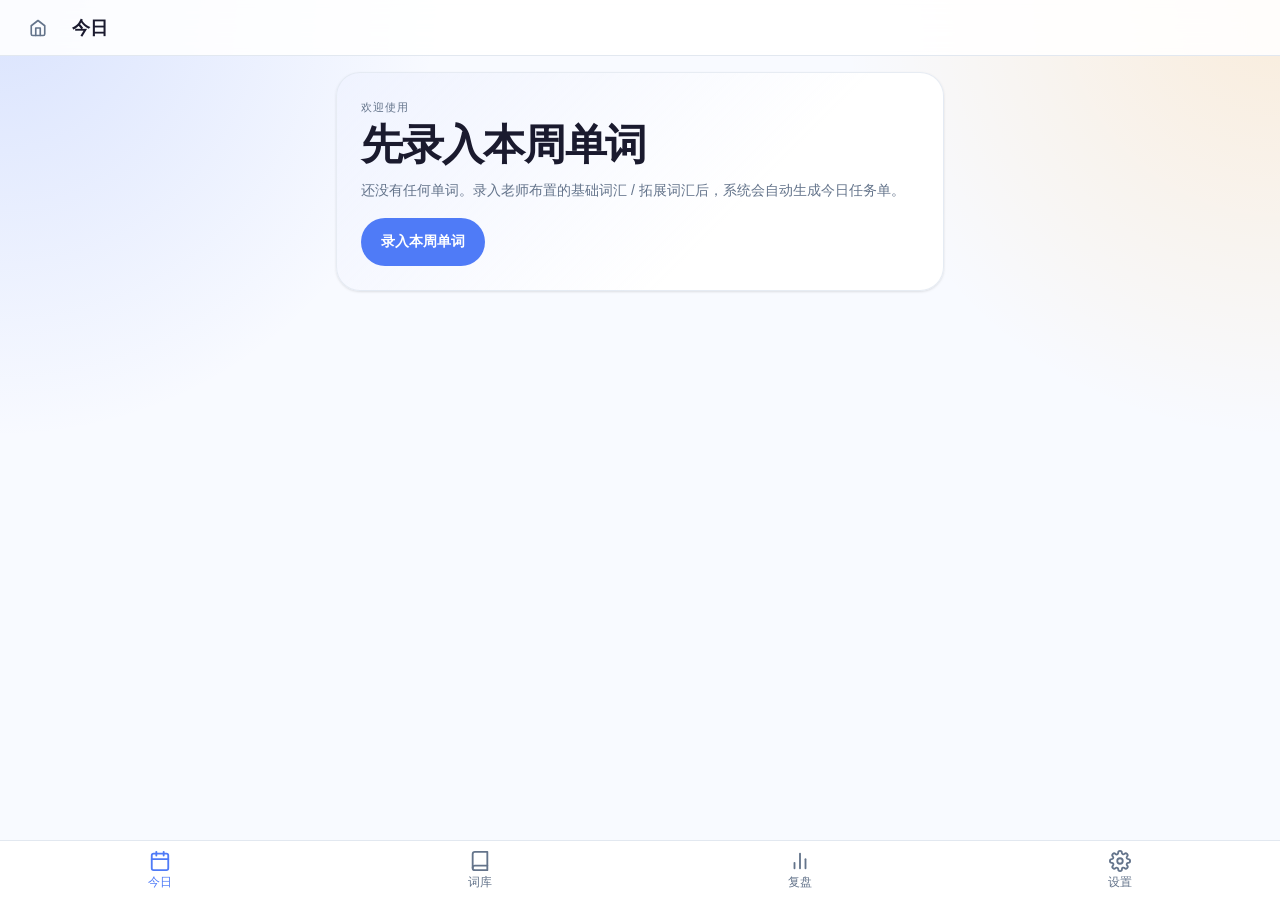
==== commit 7368092d: "refactor(vocab-review): IA 重构为家长视角 4 tab 底栏从 6 项 (首页/单词本/任务单/批改/统计/设置) 收敛为 4 项 (今日/词库/复盘/设置)。任务单与批改并" ====
--- a/vocab-review/index.html
+++ b/vocab-review/index.html
@@ -74,44 +74,29 @@
 
   <!-- ==================== 底部导航 ==================== -->
   <nav class="bottom-nav" id="bottomNav" aria-label="主导航">
-    <button class="nav-item active" data-route="/" aria-label="首页">
+    <button class="nav-item active" data-route="/" aria-label="今日">
       <svg class="nav-icon" viewBox="0 0 24 24" fill="none" stroke="currentColor" stroke-width="2" stroke-linecap="round" stroke-linejoin="round">
-        <path d="M3 9l9-7 9 7v11a2 2 0 0 1-2 2H5a2 2 0 0 1-2-2z"/>
-        <polyline points="9 22 9 12 15 12 15 22"/>
+        <rect x="3" y="4" width="18" height="18" rx="2"/>
+        <line x1="16" y1="2" x2="16" y2="6"/>
+        <line x1="8" y1="2" x2="8" y2="6"/>
+        <line x1="3" y1="10" x2="21" y2="10"/>
       </svg>
-      <span class="nav-label">首页</span>
+      <span class="nav-label">今日</span>
     </button>
-    <button class="nav-item" data-route="/words" aria-label="单词本">
+    <button class="nav-item" data-route="/words" aria-label="词库">
       <svg class="nav-icon" viewBox="0 0 24 24" fill="none" stroke="currentColor" stroke-width="2" stroke-linecap="round" stroke-linejoin="round">
         <path d="M4 19.5A2.5 2.5 0 0 1 6.5 17H20"/>
         <path d="M6.5 2H20v20H6.5A2.5 2.5 0 0 1 4 19.5v-15A2.5 2.5 0 0 1 6.5 2z"/>
       </svg>
-      <span class="nav-label">单词本</span>
+      <span class="nav-label">词库</span>
     </button>
-    <button class="nav-item" data-route="/tasks" aria-label="任务单">
-      <svg class="nav-icon" viewBox="0 0 24 24" fill="none" stroke="currentColor" stroke-width="2" stroke-linecap="round" stroke-linejoin="round">
-        <path d="M9 2h6"/>
-        <path d="M12 14v4"/>
-        <path d="M12 2v3"/>
-        <path d="M5 8h14"/>
-        <rect x="4" y="5" width="16" height="15" rx="2"/>
-      </svg>
-      <span class="nav-label">任务单</span>
-    </button>
-    <button class="nav-item" data-route="/grading" aria-label="批改">
-      <svg class="nav-icon" viewBox="0 0 24 24" fill="none" stroke="currentColor" stroke-width="2" stroke-linecap="round" stroke-linejoin="round">
-        <path d="M12 20h9"/>
-        <path d="M16.5 3.5a2.1 2.1 0 1 1 3 3L7 19l-4 1 1-4Z"/>
-      </svg>
-      <span class="nav-label">批改</span>
-    </button>
-    <button class="nav-item" data-route="/stats" aria-label="统计">
+    <button class="nav-item" data-route="/stats" aria-label="复盘">
       <svg class="nav-icon" viewBox="0 0 24 24" fill="none" stroke="currentColor" stroke-width="2" stroke-linecap="round" stroke-linejoin="round">
         <line x1="18" y1="20" x2="18" y2="10"/>
         <line x1="12" y1="20" x2="12" y2="4"/>
         <line x1="6" y1="20" x2="6" y2="14"/>
       </svg>
-      <span class="nav-label">统计</span>
+      <span class="nav-label">复盘</span>
     </button>
     <button class="nav-item" data-route="/settings" aria-label="设置">
       <svg class="nav-icon" viewBox="0 0 24 24" fill="none" stroke="currentColor" stroke-width="2" stroke-linecap="round" stroke-linejoin="round">
--- a/vocab-review/css/main.css
+++ b/vocab-review/css/main.css
@@ -834,3 +834,83 @@
     grid-template-columns: repeat(2, minmax(0, 1fr));
   }
 }
+
+/* ==================== 危险操作确认对话框 ==================== */
+.danger-modal-backdrop {
+  position: fixed;
+  inset: 0;
+  background: rgba(0, 0, 0, 0.55);
+  backdrop-filter: blur(4px);
+  display: flex;
+  align-items: center;
+  justify-content: center;
+  z-index: 1000;
+  padding: var(--space-4);
+  animation: fadeIn 0.18s ease;
+}
+.danger-modal {
+  background: var(--color-bg-primary, #fff);
+  color: var(--color-text-primary);
+  border-radius: var(--radius-lg, 16px);
+  max-width: 420px;
+  width: 100%;
+  padding: var(--space-6, 24px);
+  box-shadow: 0 24px 60px rgba(0, 0, 0, 0.35);
+  display: flex;
+  flex-direction: column;
+  gap: var(--space-4, 16px);
+}
+.danger-modal-title {
+  font-size: 18px;
+  font-weight: 700;
+  color: var(--color-danger, #d92d20);
+}
+.danger-modal-message {
+  font-size: 14px;
+  line-height: 1.55;
+  color: var(--color-text-secondary);
+  white-space: pre-line;
+}
+.danger-modal-hint {
+  font-size: 13px;
+  color: var(--color-text-secondary);
+}
+.danger-modal-hint code {
+  background: var(--color-bg-secondary, #f3f4f6);
+  padding: 2px 6px;
+  border-radius: 4px;
+  font-weight: 600;
+  color: var(--color-text-primary);
+}
+.danger-modal-input {
+  width: 100%;
+  padding: 10px 12px;
+  font-size: 15px;
+  border: 1px solid var(--color-border, #d0d5dd);
+  border-radius: var(--radius-md, 8px);
+  background: var(--color-bg-primary, #fff);
+  color: var(--color-text-primary);
+}
+.danger-modal-input:focus {
+  outline: none;
+  border-color: var(--color-danger, #d92d20);
+  box-shadow: 0 0 0 3px rgba(217, 45, 32, 0.15);
+}
+.danger-modal-actions {
+  display: flex;
+  justify-content: flex-end;
+  gap: var(--space-3, 12px);
+}
+.danger-modal-actions .btn-danger {
+  background: var(--color-danger, #d92d20);
+  color: #fff;
+  border: none;
+}
+.danger-modal-actions .btn-danger:disabled {
+  opacity: 0.45;
+  cursor: not-allowed;
+}
+@keyframes fadeIn {
+  from { opacity: 0; }
+  to   { opacity: 1; }
+}
